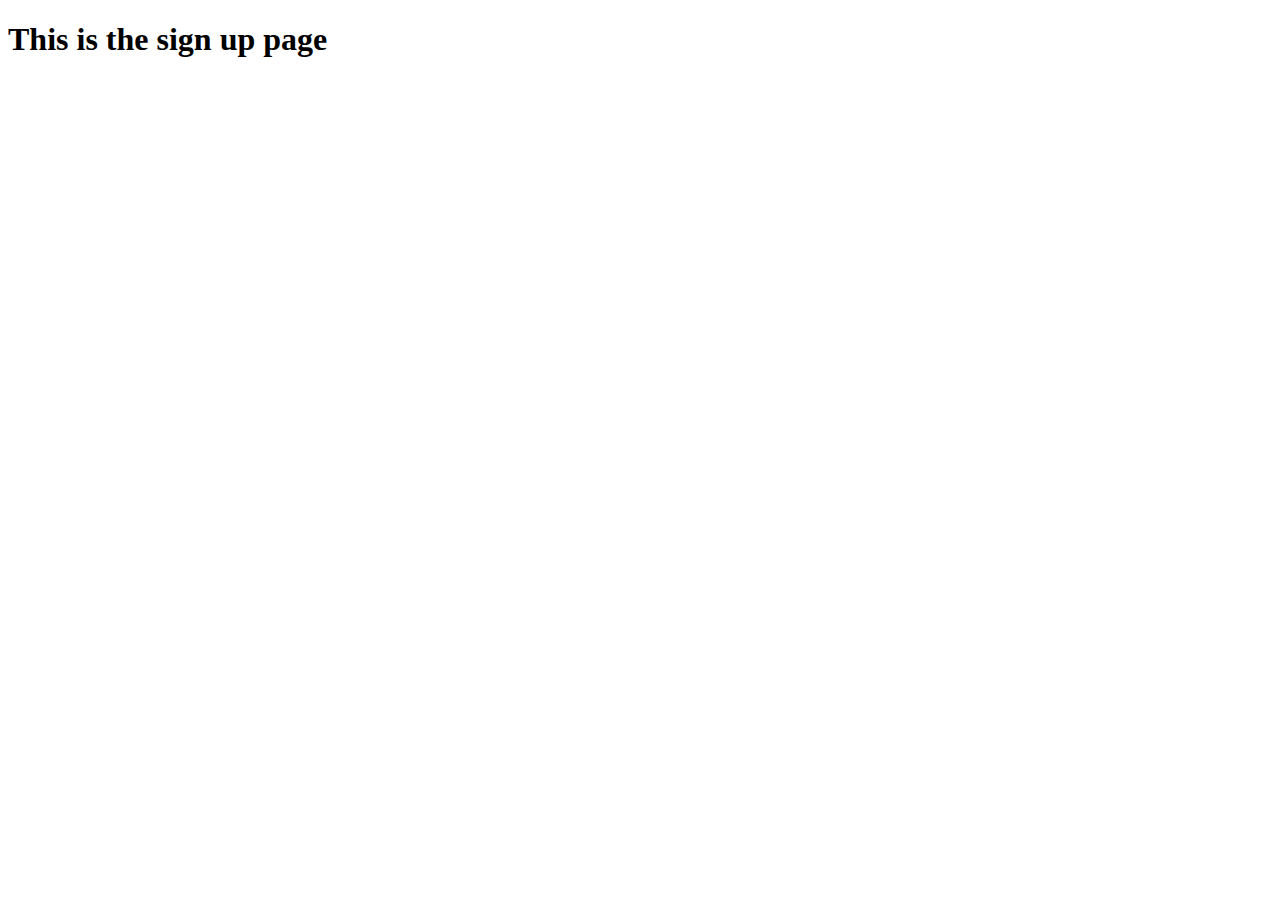
==== src/index.html @ 4851bec0 "Initialization" ====
<!DOCTYPE html>
<html lang="en">
  <head>
    <meta charset="UTF-8" />
    <meta name="viewport" content="width=device-width, initial-scale=1.0" />
    <title>Sign up page</title>
  </head>
  <body>
    <h1>This is the sign up page</h1>
  </body>
</html>
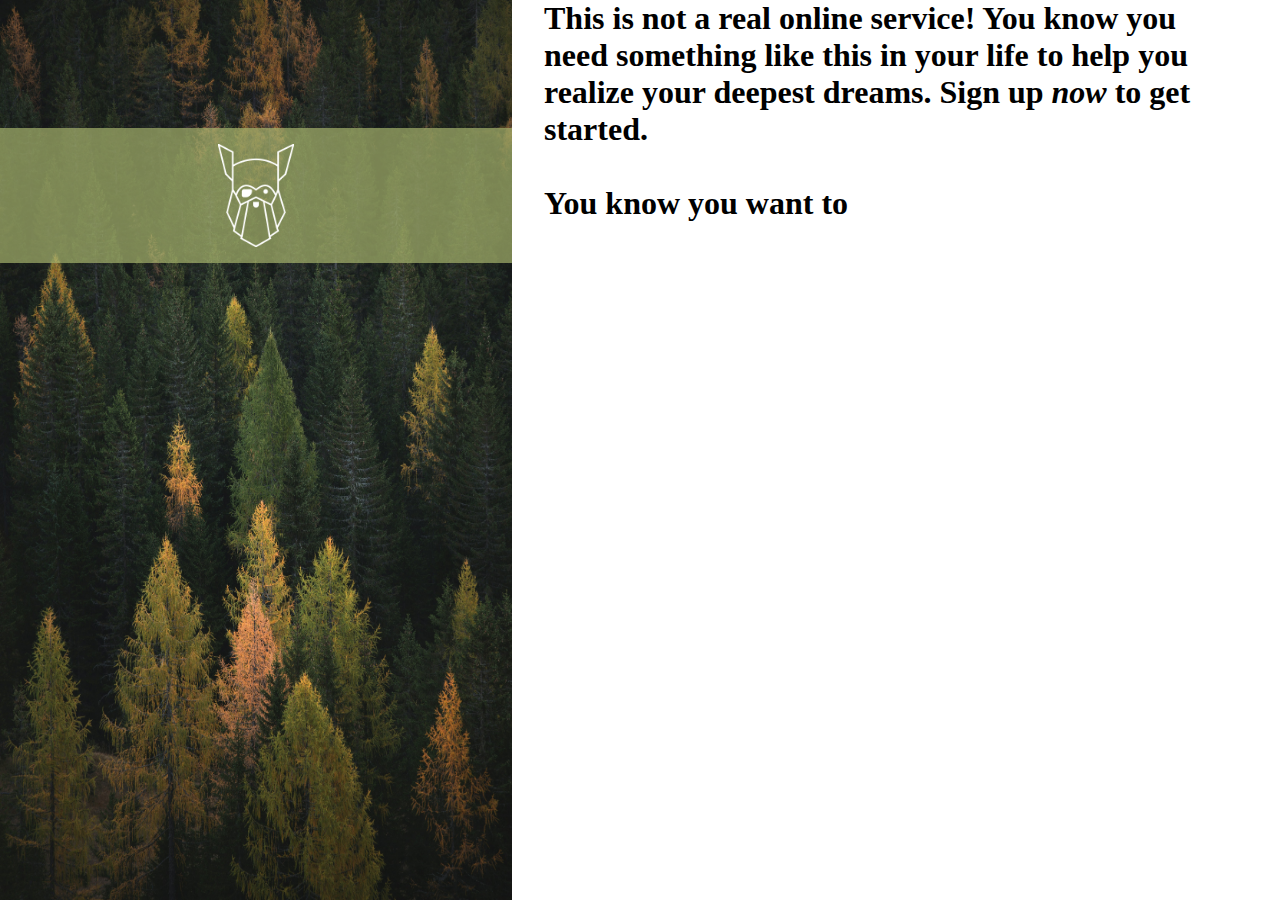
==== commit e70dfc3a: "Made the first part" ====
--- a/src/index.html
+++ b/src/index.html
@@ -4,8 +4,25 @@
     <meta charset="UTF-8" />
     <meta name="viewport" content="width=device-width, initial-scale=1.0" />
     <title>Sign up page</title>
+    <link rel="stylesheet" href="./styles.css" />
   </head>
   <body>
-    <h1>This is the sign up page</h1>
+    <section class="sign_section">
+      <div class="logo_part">
+        <div class="image">
+          <img src="../assets/odin_logo.png" alt="This is the logo" />
+        </div>
+      </div>
+      <div class="sign_form">
+        <div class="sign_text">
+          <h1>
+            This is not a real online service! You know you need something like
+            this in your life to help you realize your deepest dreams. Sign up
+            <i>now</i> to get started. <br /><br />You know you want to
+          </h1>
+        </div>
+      </div>
+    </section>
+    <script src="./scripts.js"></script>
   </body>
 </html>
--- a/src/styles.css
+++ b/src/styles.css
@@ -0,0 +1,45 @@
+* {
+  margin: 0px;
+  padding: 0px;
+}
+
+html,
+body {
+  height: 100%;
+}
+
+.sign_section {
+  width: 100%;
+  height: 100%;
+  display: flex;
+}
+
+.logo_part {
+    width: 40%;
+    height: 100%;
+    background-image: url("../assets/background.jpg");
+    background-position: center;
+    background-repeat: no-repeat;
+    background-size: 100% 100%;
+}
+
+.image {
+    display: flex;
+    position: relative;
+    justify-content: center;
+    background-color: hsla(71, 31%, 56%, 0.7);
+    top: 128px;
+}
+
+.image img {
+    width: 15%;
+    padding: 16px 0 16px 0;
+}
+
+.sign_form {
+    width: 60%;
+}
+
+.sign_text {
+    padding: 0 32px 0 32px;
+}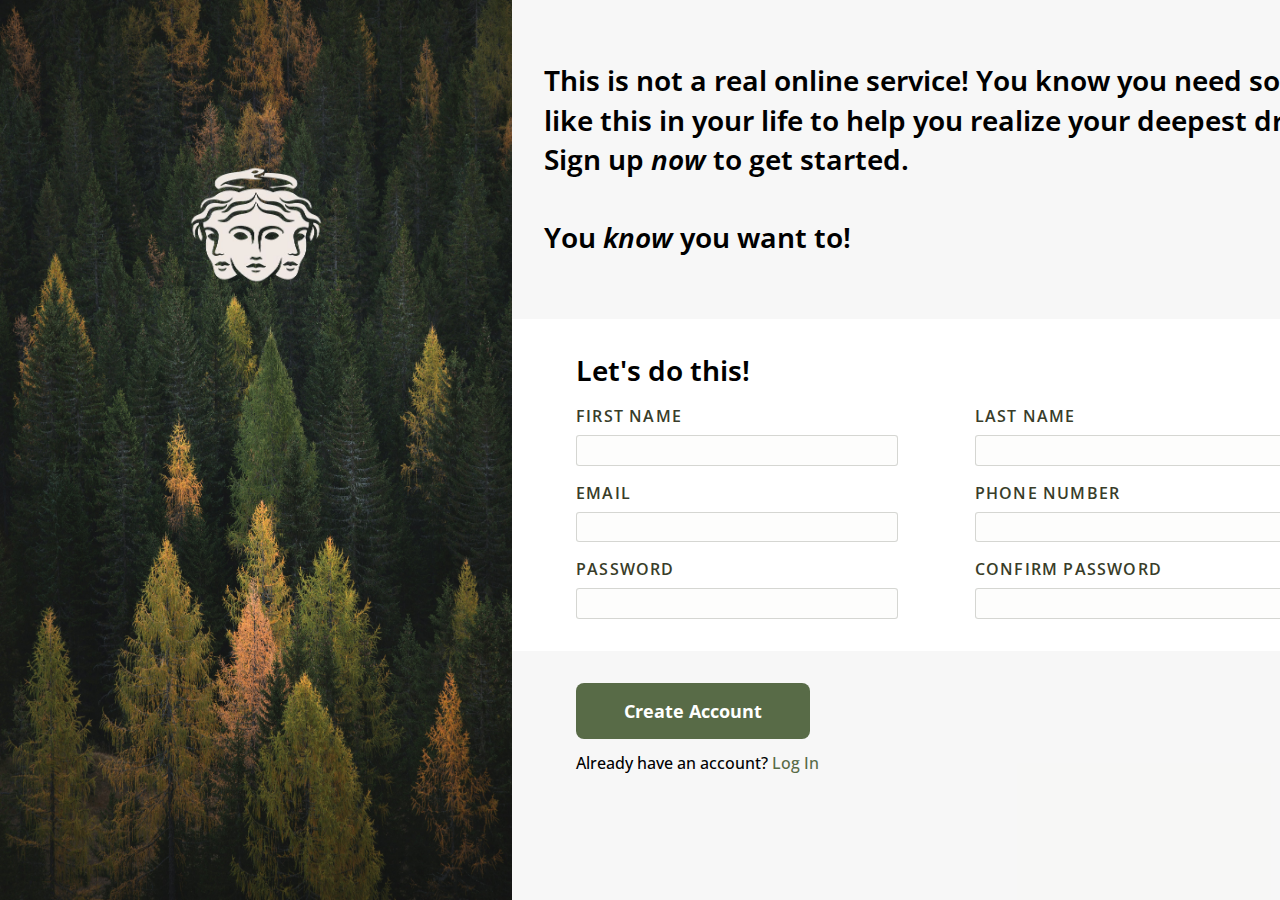
==== commit 03b12623: "FInished the skeleton. Next responsiveness and interactivity with css and then with javascript" ====
--- a/src/index.html
+++ b/src/index.html
@@ -10,16 +10,54 @@
     <section class="sign_section">
       <div class="logo_part">
         <div class="image">
-          <img src="../assets/odin_logo.png" alt="This is the logo" />
+          <img src="../assets/logo.png" alt="This is the logo" />
         </div>
       </div>
       <div class="sign_form">
         <div class="sign_text">
           <h1>
             This is not a real online service! You know you need something like
-            this in your life to help you realize your deepest dreams. Sign up
-            <i>now</i> to get started. <br /><br />You know you want to
+            this in your life to help you realize your deepest dreams. <br />
+            Sign up <i>now</i> to get started. <br /><br />You <i>know</i> you
+            want to!
           </h1>
+        </div>
+        <form action="">
+          <h2>Let's do this!</h2>
+          <div class="form_row1">
+            <div>
+              <label for="first_name">FIRST NAME</label>
+              <input name="first_name" type="text" placeholder="" />
+            </div>
+            <div>
+              <label for="last_name">LAST NAME</label>
+              <input name="last_name" type="text" placeholder="" />
+            </div>
+          </div>
+          <div class="form_row2">
+            <div>
+              <label for="email">EMAIL</label>
+              <input name="email" type="text" placeholder="" />
+            </div>
+            <div>
+              <label for="phone_number">PHONE NUMBER</label>
+              <input name="phone_number" type="text" placeholder="" />
+            </div>
+          </div>
+          <div class="form_row3">
+            <div>
+              <label for="password">PASSWORD</label
+              ><input name="password" type="password" />
+            </div>
+            <div>
+              <label for="confirm_password">CONFIRM PASSWORD</label
+              ><input name="confirm_password" type="password" />
+            </div>
+          </div>
+        </form>
+        <div class="form_buttons">
+          <button class="primary_button">Create Account</button>
+          <p>Already have an account? <a href="#">Log In</a></p>
         </div>
       </div>
     </section>
--- a/src/styles.css
+++ b/src/styles.css
@@ -1,6 +1,9 @@
+@import url('https://fonts.googleapis.com/css2?family=Open+Sans:ital,wght@0,300..800;1,300..800&display=swap');
+
 * {
   margin: 0px;
   padding: 0px;
+  font-family: "Open Sans";
 }
 
 html,
@@ -27,19 +30,91 @@
     display: flex;
     position: relative;
     justify-content: center;
-    background-color: hsla(71, 31%, 56%, 0.7);
     top: 128px;
 }
 
 .image img {
-    width: 15%;
-    padding: 16px 0 16px 0;
+    width: 50%;
+    padding: 4px 0 4px 0;
 }
 
 .sign_form {
+  background-color: hsla(71, 20%, 20%, 0.04);
     width: 60%;
+    height: 100%;
+    display: flex;
+    flex-direction: column;
 }
 
-.sign_text {
-    padding: 0 32px 0 32px;
-}+.sign_form form h2 {
+  font-weight: 650;
+  font-size: 28px;
+}
+
+.sign_text h1 {
+  font-weight: 650;
+  font-size: 28px;
+  line-height: 2.45rem;
+  width: 56ch;
+  padding: 8% 2rem 8% 2rem;
+}
+
+form {
+  background-color: white;
+  padding: 2rem 64px;
+}
+
+form label {
+  color: hsla(71, 20%, 20%, 1)
+}
+
+
+.form_row1, .form_row2, .form_row3 {
+  padding: 1rem 0 0 0;
+  display: flex;
+  gap: 12%;
+  font-weight: 600;
+  letter-spacing: 1.2px;
+}
+
+.form_row1 div, .form_row2 div, .form_row3 div {
+  display: flex;
+  gap: 0.5rem;
+  flex-direction: column;
+}
+
+form input {
+  border: 1px solid hsla(71, 20%, 20%, 0.2);
+  border-radius: 0.2rem;
+  background-color: hsla(71, 20%, 20%, 0.01);
+  width: 20rem;
+  height: 1.8rem;
+  font-size: 16px;
+}
+
+.form_buttons {
+  gap: 0.8rem;
+  padding: 2rem 0 0 64px;
+}
+
+.primary_button {
+  width: fit-content;
+  background-color: hsl(92, 20%, 35%);
+  color: white;
+  border: none;
+  padding: 1rem 3rem 1rem 3rem;
+  border-radius: 0.5rem;
+  font-weight: bold;
+  font-size: 18px;
+}
+
+.form_buttons p {
+  padding: 0.8rem 0 0 0;
+  font-size: 16px;
+  font-weight: 500;
+}
+
+.form_buttons a {
+  text-decoration: none;
+  color: hsl(92, 20%, 35%);
+}
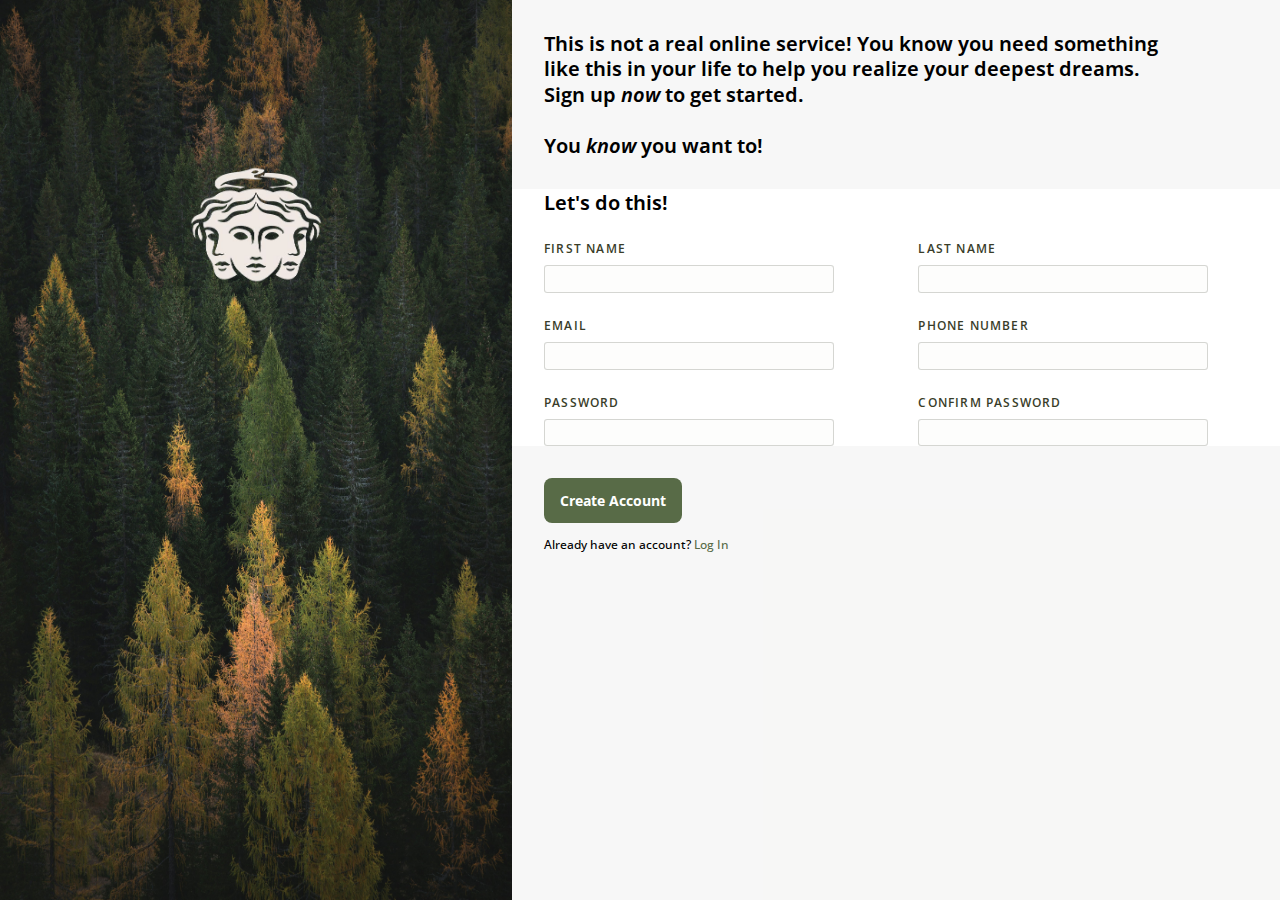
==== commit 12af0c42: "Improvements to the ui for js" ====
--- a/src/index.html
+++ b/src/index.html
@@ -27,36 +27,67 @@
           <div class="form_row1">
             <div>
               <label for="first_name">FIRST NAME</label>
-              <input name="first_name" type="text" placeholder="" />
+              <input
+                class="form_input"
+                name="first_name"
+                type="text"
+                placeholder=""
+              />
+              <span class="error_message">Invalid value</span>
             </div>
             <div>
               <label for="last_name">LAST NAME</label>
-              <input name="last_name" type="text" placeholder="" />
+              <input
+                class="form_input"
+                name="last_name"
+                type="text"
+                placeholder=""
+              /><span class="error_message">Invalid value</span>
             </div>
           </div>
           <div class="form_row2">
             <div>
               <label for="email">EMAIL</label>
-              <input name="email" type="text" placeholder="" />
+              <input
+                class="form_input"
+                name="email"
+                type="email"
+                placeholder=""
+              /><span class="error_message">Invalid value</span>
             </div>
             <div>
               <label for="phone_number">PHONE NUMBER</label>
-              <input name="phone_number" type="text" placeholder="" />
+              <input
+                class="form_input"
+                name="phone_number"
+                type="text"
+                placeholder=""
+              /><span class="error_message">Invalid value</span>
             </div>
           </div>
           <div class="form_row3">
             <div>
               <label for="password">PASSWORD</label
-              ><input name="password" type="password" />
+              ><input class="form_input" name="password" type="password" /><span
+                class="error_message"
+                >Invalid value</span
+              >
             </div>
             <div>
               <label for="confirm_password">CONFIRM PASSWORD</label
-              ><input name="confirm_password" type="password" />
+              ><input
+                class="form_input"
+                name="confirm_password"
+                type="password"
+              />
+              <span class="error_message">Invalid value</span>
             </div>
           </div>
         </form>
         <div class="form_buttons">
-          <button class="primary_button">Create Account</button>
+          <button id="submit_button" class="primary_button">
+            Create Account
+          </button>
           <p>Already have an account? <a href="#">Log In</a></p>
         </div>
       </div>
--- a/src/styles.css
+++ b/src/styles.css
@@ -70,7 +70,7 @@
 
 
 .form_row1, .form_row2, .form_row3 {
-  padding: 1rem 0 0 0;
+  padding: 1.5rem 0 0 0;
   display: flex;
   gap: 12%;
   font-weight: 600;
@@ -78,9 +78,18 @@
 }
 
 .form_row1 div, .form_row2 div, .form_row3 div {
+  position: relative;
   display: flex;
   gap: 0.5rem;
   flex-direction: column;
+}
+
+.error_message {
+  display: none;
+  position: absolute;
+  top: 100%;
+  font-size: 12px;
+  color: #FF0000;
 }
 
 form input {
@@ -92,9 +101,13 @@
   font-size: 16px;
 }
 
+.invalid_input {
+  border: 1px solid #FF0000;
+}
+
 .form_buttons {
   gap: 0.8rem;
-  padding: 2rem 0 0 64px;
+  padding: 2rem 2rem;
 }
 
 .primary_button {
@@ -106,6 +119,15 @@
   border-radius: 0.5rem;
   font-weight: bold;
   font-size: 18px;
+  cursor: pointer;
+  transition-property: all;
+  transition-duration: 300ms;
+}
+
+.primary_button:hover {
+  background-color: hsl(92, 15%, 30%);
+  transition-property: all;
+  transition-duration: 300ms;
 }
 
 .form_buttons p {
@@ -115,6 +137,77 @@
 }
 
 .form_buttons a {
+  position: relative;
   text-decoration: none;
   color: hsl(92, 20%, 35%);
-}
+  transition-property: all;
+  transition-duration: 300ms;
+}
+
+.form_buttons a::after {
+  display: inline-block;
+  content: "";
+  position: absolute;
+  top: 100%;
+  left: 2px;
+  width: 100%;
+  height: 0px;
+  padding: 1px 0 0 0;
+  opacity: 0;
+  background-color: hsl(92, 20%, 35%);
+  transition: height 0.05s ease;
+}
+
+.form_buttons a:hover {
+  color: hsl(92, 15%, 30%);
+  transition-property: all;
+  transition-duration: 300ms;
+}
+
+.form_buttons a:hover::after {
+  opacity: 100;
+  height: 2px;
+}
+
+@media only screen and (max-width:1500px) {
+  .sign_text h1 {
+    font-weight: 650;
+    font-size: 20px;
+    line-height: 1.6rem;
+    width: 56ch;
+    padding: 4% 2rem 4% 2rem;
+  }
+
+  .sign_form form h2 {
+    font-weight: 650;
+    font-size: 20px;
+  }
+
+  form {
+    padding: 0 2rem;
+  }
+
+  form label {
+    font-size: 12px;
+  }
+
+  form input {
+    height: 1.6rem;
+    width: 18rem;
+    font-size: 12px;
+  }
+
+  [class*="form_row"] {
+    gap: auto;
+  }
+
+  .primary_button {
+    font-size: 14px;
+    padding: 0.8rem 1rem;
+  }
+
+  .form_buttons p {
+    font-size: 12px;
+  }
+}
+
